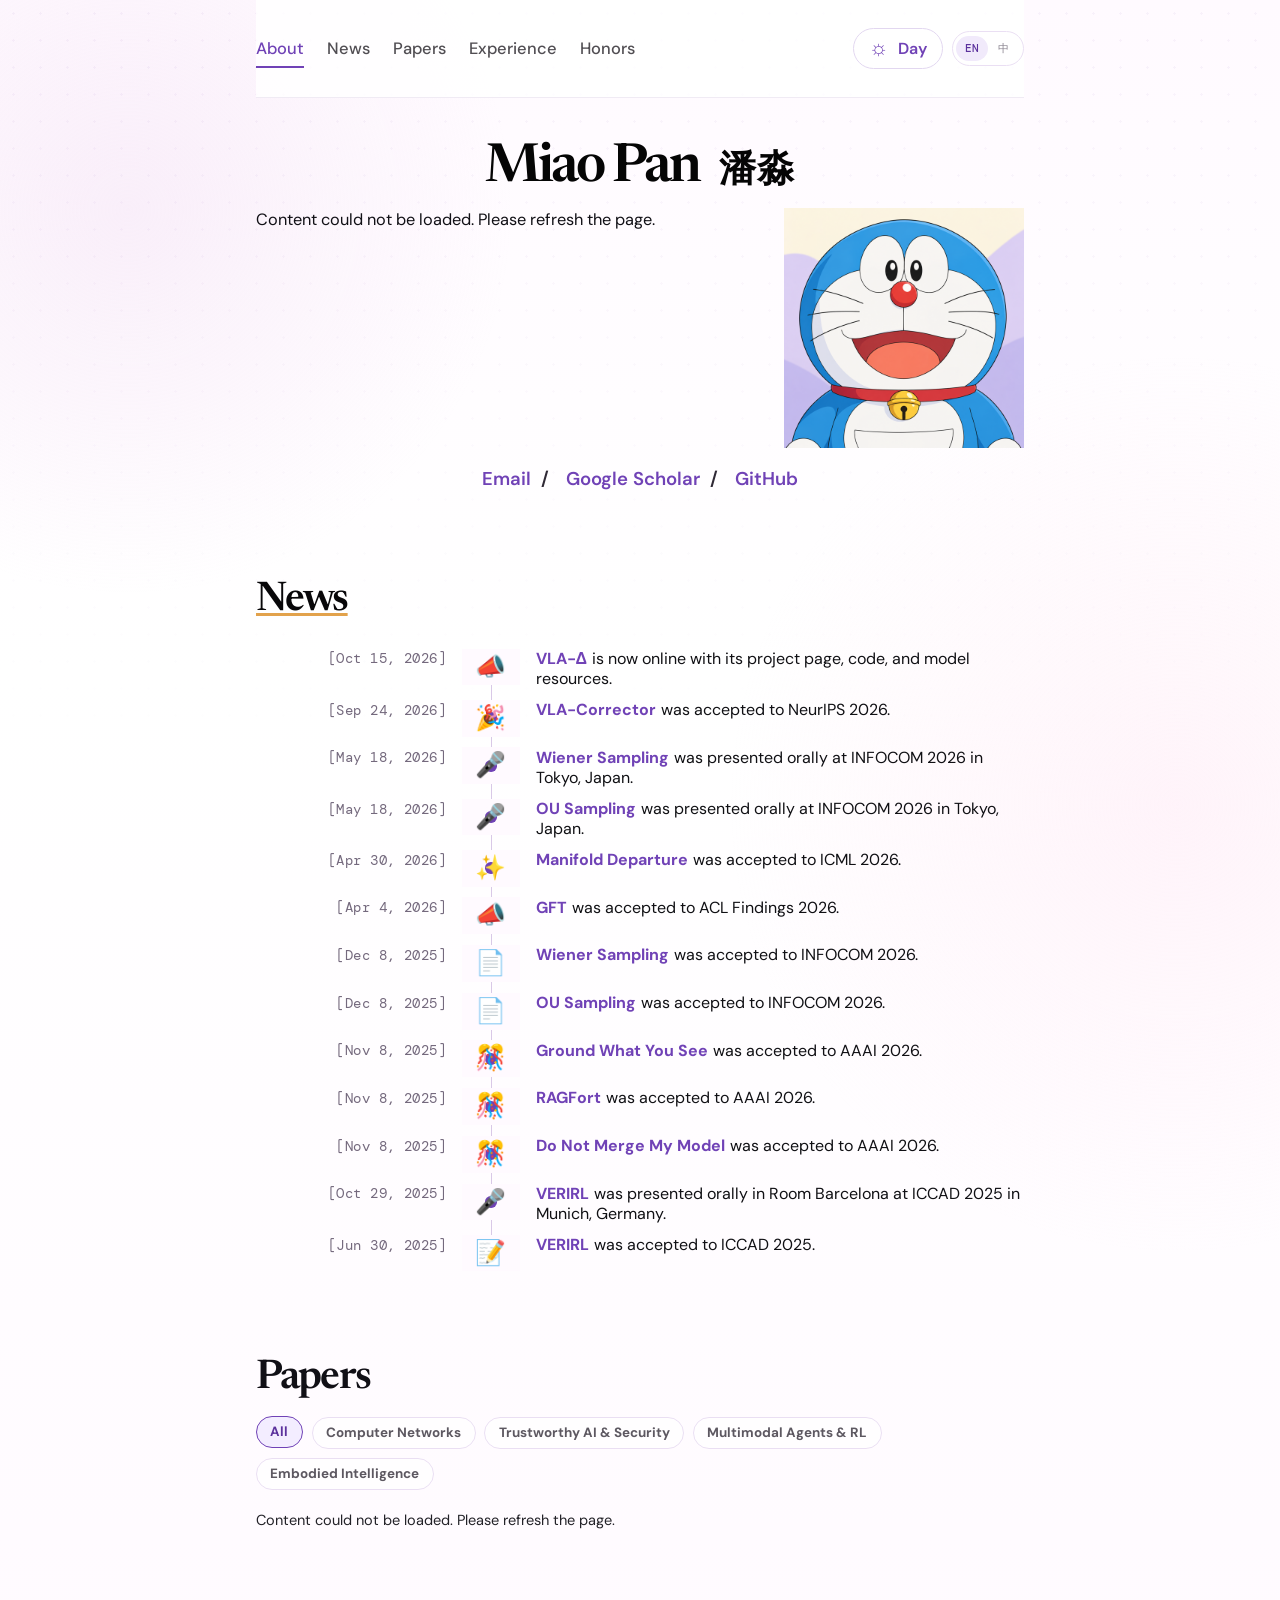
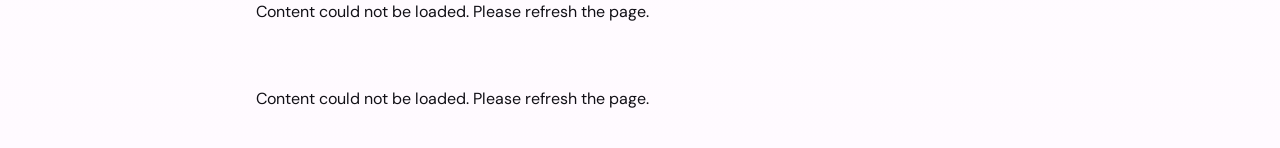
==== index.html @ 7a609b55 "Refine CV and paper metadata layout" ====
<!doctype html>
<html lang="en">

<head>
    <meta charset="utf-8">
    <meta name="viewport" content="width=device-width, initial-scale=1">
    <meta name="description" content="Academic homepage of Miao Pan, Ph.D. student at Zhejiang University.">
    <meta name="author" content="Miao Pan">
    <meta name="theme-color" content="#fffaff">
    <title>Miao Pan · 潘淼</title>
    <link rel="icon" type="image/x-icon" href="static/assets/favicon.ico">
    <link rel="preconnect" href="https://fonts.googleapis.com">
    <link rel="preconnect" href="https://fonts.gstatic.com" crossorigin>
    <link href="https://fonts.googleapis.com/css2?family=DM+Mono:wght@400;500&family=DM+Sans:wght@400;500;600;700&family=Newsreader:opsz,wght@6..72,500;6..72,600;6..72,700&display=swap" rel="stylesheet">
    <link rel="stylesheet" href="static/css/site.css?v=cv20261023w">
    <script defer src="static/js/marked.min.js?v=cv20261023w"></script>
    <script defer src="static/js/site.js?v=cv20261023w"></script>
</head>

<body>
    <svg class="icon-sprite" aria-hidden="true" focusable="false">
        <symbol id="icon-code" viewBox="0 0 24 24"><path d="m8.5 8-4 4 4 4M15.5 8l4 4-4 4M13.5 5l-3 14" /></symbol>
        <symbol id="icon-project" viewBox="0 0 24 24"><rect x="3.5" y="4.5" width="17" height="15" rx="2" /><path d="M3.5 9h17M7 6.75h.01M10 6.75h.01M13 6.75h.01" /></symbol>
        <symbol id="icon-paper" viewBox="0 0 24 24"><path d="M6 3.5h9l3 3v14H6zM15 3.5v4h3M9 12h6M9 15.5h6" /></symbol>
        <symbol id="icon-presentation" viewBox="0 0 24 24"><rect x="3.5" y="4.5" width="17" height="12" rx="1.5" /><path d="M12 16.5v3.5M8.5 20h7M7 8.5h10M7 12h6" /></symbol>
        <symbol id="icon-model" viewBox="0 0 24 24"><path d="m12 3.5 7.5 4.25v8.5L12 20.5l-7.5-4.25v-8.5zM12 12l7.5-4.25M12 12 4.5 7.75M12 12v8.5" /></symbol>
        <symbol id="icon-dataset" viewBox="0 0 24 24"><ellipse cx="12" cy="5.5" rx="7.5" ry="2.5" /><path d="M4.5 5.5v6c0 1.38 3.36 2.5 7.5 2.5s7.5-1.12 7.5-2.5v-6M4.5 11.5v6c0 1.38 3.36 2.5 7.5 2.5s7.5-1.12 7.5-2.5v-6" /></symbol>
    </svg>

    <div class="snowfall" aria-hidden="true">
        <span class="snowflake snowflake-a">✦</span><span class="snowflake snowflake-b">❄</span>
        <span class="snowflake snowflake-c">·</span><span class="snowflake snowflake-d">✧</span>
        <span class="snowflake snowflake-e">❅</span><span class="snowflake snowflake-f">·</span>
        <span class="snowflake snowflake-g">✦</span><span class="snowflake snowflake-h">❄</span>
        <span class="snowflake snowflake-i">·</span><span class="snowflake snowflake-j">✧</span>
        <span class="snowflake snowflake-k">❅</span><span class="snowflake snowflake-l">·</span>
        <span class="snowflake snowflake-m">✦</span><span class="snowflake snowflake-n">❄</span>
    </div>

    <a class="skip-link" href="#main-content" data-i18n="skip-to-content">Skip to content</a>

    <header class="site-header">
        <nav class="top-nav" aria-label="Sections">
            <a class="nav-link is-active" href="#home"><span data-i18n="nav-about">About</span></a>
            <a class="nav-link" href="#news"><span data-i18n="nav-news">Updates</span></a>
            <a class="nav-link" href="#publications"><span data-i18n="nav-publications">Papers</span></a>
            <a class="nav-link" href="#experience"><span data-i18n="nav-experience">Experience</span></a>
            <a class="nav-link" href="#awards"><span data-i18n="nav-awards">Honors</span></a>
        </nav>
        <div class="header-tools">
            <button class="day-toggle" type="button" aria-label="Day mode">
                <span class="day-toggle-icon" aria-hidden="true">☼</span>
                <span data-i18n="day-mode" data-theme-label>Day</span>
            </button>
            <div class="language-switcher" role="group" aria-label="Language" data-i18n-aria-label="language-switcher">
                <button class="language-option is-active" type="button" data-language="en" aria-pressed="true" data-i18n="language-en">EN</button>
                <button class="language-option" type="button" data-language="zh" aria-pressed="false" data-i18n="language-zh">中</button>
            </div>
        </div>
    </header>

    <main id="main-content" class="page">
        <section id="home" class="profile-hero content-section">
            <h1 class="profile-title">Miao Pan <span>潘淼</span></h1>
            <figure class="profile-portrait">
                <img src="static/assets/img/avatar-doraemon.png?v=4cafb51" alt="Doraemon avatar" data-i18n-alt="avatar-alt">
            </figure>
            <div class="profile-copy">
                <p class="eyebrow" data-i18n="kicker-profile">Profile</p>
                <p class="profile-role" data-i18n="profile-role">Ph.D. student · Zhejiang University</p>
                <div class="profile-bio markdown-body" id="home-md" aria-live="polite"></div>
            </div>
            <div class="profile-links" aria-label="Contact links">
                <a href="mailto:22351015@zju.edu.cn"><span class="link-icon" aria-hidden="true">@</span><span>Email</span></a>
                <a href="https://scholar.google.com/citations?user=NDzhBaUAAAAJ" target="_blank" rel="noreferrer"><span class="link-icon" aria-hidden="true">↗</span><span>Google Scholar</span></a>
                <a href="https://github.com/pm1255" target="_blank" rel="noreferrer"><span class="link-icon" aria-hidden="true">⌘</span><span>GitHub</span></a>
            </div>
        </section>

        <section id="news" class="content-section news-section">
            <div class="section-heading-row">
                <div><p class="eyebrow" data-i18n="news-kicker">Conference decisions</p><h2 data-i18n="news-title">News</h2></div>
            </div>
            <ul class="news-list">
                <li><time datetime="2026-10-15" data-i18n="date-1">Oct 15, 2026</time><span class="news-marker" aria-hidden="true">📣</span><div class="news-event"><strong>VLA-Δ</strong><p class="news-detail" data-i18n="update-1">is now online with its project page, code, and model resources.</p></div></li>
                <li><time datetime="2026-09-24" data-i18n="date-2">Sep 24, 2026</time><span class="news-marker" aria-hidden="true">🎉</span><div class="news-event"><strong>VLA-Corrector</strong><p class="news-detail" data-i18n="update-2">was accepted to NeurIPS 2026.</p></div></li>
                <li><time datetime="2026-05-18" data-i18n="date-3">May 18, 2026</time><span class="news-marker" aria-hidden="true">🎤</span><div class="news-event"><strong>Wiener Sampling</strong><p class="news-detail" data-i18n="update-3">was presented orally at INFOCOM 2026 in Tokyo, Japan.</p></div></li>
                <li><time datetime="2026-05-18" data-i18n="date-4">May 18, 2026</time><span class="news-marker" aria-hidden="true">🎤</span><div class="news-event"><strong>OU Sampling</strong><p class="news-detail" data-i18n="update-4">was presented orally at INFOCOM 2026 in Tokyo, Japan.</p></div></li>
                <li><time datetime="2026-04-30" data-i18n="date-5">Apr 30, 2026</time><span class="news-marker" aria-hidden="true">✨</span><div class="news-event"><strong>Manifold Departure</strong><p class="news-detail" data-i18n="update-5">was accepted to ICML 2026.</p></div></li>
                <li><time datetime="2026-04-04" data-i18n="date-6">Apr 4, 2026</time><span class="news-marker" aria-hidden="true">📣</span><div class="news-event"><strong>GFT</strong><p class="news-detail" data-i18n="update-6">was accepted to ACL Findings 2026.</p></div></li>
                <li><time datetime="2025-12-08" data-i18n="date-7">Dec 8, 2025</time><span class="news-marker" aria-hidden="true">📄</span><div class="news-event"><strong>Wiener Sampling</strong><p class="news-detail" data-i18n="update-7">was accepted to INFOCOM 2026.</p></div></li>
                <li><time datetime="2025-12-08" data-i18n="date-8">Dec 8, 2025</time><span class="news-marker" aria-hidden="true">📄</span><div class="news-event"><strong>OU Sampling</strong><p class="news-detail" data-i18n="update-8">was accepted to INFOCOM 2026.</p></div></li>
                <li><time datetime="2025-11-08" data-i18n="date-9">Nov 8, 2025</time><span class="news-marker" aria-hidden="true">🎊</span><div class="news-event"><strong>Ground What You See</strong><p class="news-detail" data-i18n="update-9">was accepted to AAAI 2026.</p></div></li>
                <li><time datetime="2025-11-08" data-i18n="date-10">Nov 8, 2025</time><span class="news-marker" aria-hidden="true">🎊</span><div class="news-event"><strong>RAGFort</strong><p class="news-detail" data-i18n="update-10">was accepted to AAAI 2026.</p></div></li>
                <li><time datetime="2025-11-08" data-i18n="date-11">Nov 8, 2025</time><span class="news-marker" aria-hidden="true">🎊</span><div class="news-event"><strong>Do Not Merge My Model</strong><p class="news-detail" data-i18n="update-11">was accepted to AAAI 2026.</p></div></li>
                <li><time datetime="2025-10-29" data-i18n="date-12">Oct 29, 2025</time><span class="news-marker" aria-hidden="true">🎤</span><div class="news-event"><strong>VERIRL</strong><p class="news-detail" data-i18n="update-12">was presented orally in Room Barcelona at ICCAD 2025 in Munich, Germany.</p></div></li>
                <li><time datetime="2025-06-30" data-i18n="date-13">Jun 30, 2025</time><span class="news-marker" aria-hidden="true">📝</span><div class="news-event"><strong>VERIRL</strong><p class="news-detail" data-i18n="update-13">was accepted to ICCAD 2025.</p></div></li>
            </ul>
        </section>

        <section id="publications" class="content-section papers-section">
            <div class="section-heading-row">
                <div><h2 data-i18n="publications-title">Papers</h2></div>
            </div>
            <div class="paper-filter-bar" role="toolbar" aria-label="Paper topics" data-i18n-aria-label="paper-filter-bar">
                <div class="paper-filter-list">
                    <button class="paper-filter is-active" type="button" data-paper-filter="all" aria-pressed="true" data-i18n="paper-filter-all">All</button>
                    <button class="paper-filter" type="button" data-paper-filter="networks" aria-pressed="false" data-i18n="paper-filter-networks">Computer Networks</button>
                    <button class="paper-filter" type="button" data-paper-filter="trust" aria-pressed="false" data-i18n="paper-filter-trust">Trustworthy AI &amp; Security</button>
                    <button class="paper-filter" type="button" data-paper-filter="agents" aria-pressed="false" data-i18n="paper-filter-agents">Multimodal Agents &amp; RL</button>
                    <button class="paper-filter" type="button" data-paper-filter="embodied" aria-pressed="false" data-i18n="paper-filter-embodied">Embodied Intelligence</button>
                </div>
            </div>
            <div class="markdown-body paper-stream" id="papers-md" aria-live="polite"></div>
        </section>

        <section id="experience" class="content-section cv-section cv-section-experience">
            <div class="markdown-body" id="internship-md" aria-live="polite"></div>
        </section>

        <section id="awards" class="content-section cv-section cv-section-awards">
            <div class="markdown-body" id="awards-md" aria-live="polite"></div>
        </section>
    </main>
</body>

</html>
---- static/css/site.css ----
:root {
    --paper: #ffffff;
    --paper-soft: #f5faff;
    --ice: #eaf5ff;
    --ice-deep: #d9edff;
    --ink: #1f344b;
    --muted: #667b92;
    --faint: #8da2b8;
    --line: #d6e7f5;
    --accent: #1871c9;
    --accent-dark: #0c4d8d;
    --accent-soft: #e5f2ff;
    --warm: #ec9a43;
    --shadow: 0 18px 52px rgba(28, 88, 142, .11);
    --radius: 18px;
    color-scheme: light;
}

* {
    box-sizing: border-box;
}

html {
    scroll-behavior: smooth;
    background: var(--paper-soft);
}

body {
    position: relative;
    min-width: 320px;
    margin: 0;
    overflow-x: hidden;
    color: var(--ink);
    background:
        radial-gradient(circle at 88% 2%, rgba(160, 216, 255, .40), transparent 25rem),
        radial-gradient(circle at 5% 38%, rgba(214, 239, 255, .45), transparent 28rem),
        linear-gradient(180deg, #f7fcff 0%, #ffffff 36rem, #f7fbff 100%);
    font-family: "DM Sans", -apple-system, BlinkMacSystemFont, "Segoe UI", sans-serif;
    line-height: 1.65;
}

body::before {
    position: fixed;
    z-index: 0;
    inset: 0;
    pointer-events: none;
    content: "";
    opacity: .22;
    background-image: linear-gradient(rgba(35, 108, 169, .05) 1px, transparent 1px), linear-gradient(90deg, rgba(35, 108, 169, .05) 1px, transparent 1px);
    background-size: 42px 42px;
    mask-image: linear-gradient(to bottom, rgba(0, 0, 0, .55), transparent 72%);
}

a {
    color: inherit;
    text-decoration: none;
}

a:focus-visible,
button:focus-visible {
    outline: 3px solid rgba(24, 113, 201, .38);
    outline-offset: 4px;
}

button {
    font: inherit;
}

.icon-sprite {
    position: absolute;
    width: 0;
    height: 0;
    overflow: hidden;
}

.skip-link {
    position: fixed;
    z-index: 100;
    top: 1rem;
    left: 1rem;
    padding: .55rem .8rem;
    color: #fff;
    background: var(--accent-dark);
    border-radius: 8px;
    transform: translateY(-180%);
    transition: transform .2s ease;
}

.skip-link:focus {
    transform: translateY(0);
}

.site-header,
.page,
.site-footer {
    position: relative;
    z-index: 1;
    width: min(100% - 3rem, 1120px);
    margin-inline: auto;
}

.site-header {
    display: grid;
    grid-template-columns: auto 1fr auto;
    align-items: center;
    gap: 2rem;
    min-height: 76px;
    border-bottom: 1px solid rgba(170, 202, 226, .72);
}

.brand {
    color: var(--ink);
    font-family: Newsreader, Georgia, serif;
    font-size: 1.55rem;
    font-weight: 700;
    letter-spacing: -.035em;
    white-space: nowrap;
}

.brand span {
    margin-left: .18rem;
    color: var(--accent);
    font-family: "DM Sans", sans-serif;
    font-size: .75rem;
    font-weight: 600;
    letter-spacing: .12em;
}

.top-nav {
    display: flex;
    justify-content: center;
    align-items: center;
    gap: clamp(.85rem, 2vw, 1.7rem);
}

.nav-link {
    position: relative;
    padding: .45rem 0;
    color: var(--muted);
    font-size: .76rem;
    font-weight: 700;
    letter-spacing: .11em;
    text-transform: uppercase;
    transition: color .2s ease;
}

.nav-link::after {
    position: absolute;
    right: 0;
    bottom: 0;
    left: 0;
    height: 2px;
    content: "";
    background: var(--accent);
    transform: scaleX(0);
    transform-origin: center;
    transition: transform .2s ease;
}

.nav-link:hover,
.nav-link.is-active {
    color: var(--accent-dark);
}

.nav-link.is-active::after,
.nav-link:hover::after {
    transform: scaleX(1);
}

.header-tools {
    display: flex;
    justify-content: flex-end;
}

.language-switcher {
    display: inline-flex;
    padding: .2rem;
    border: 1px solid var(--line);
    border-radius: 999px;
    background: rgba(255, 255, 255, .7);
}

.language-option {
    min-width: 2rem;
    padding: .25rem .42rem;
    color: var(--faint);
    border: 0;
    border-radius: 999px;
    background: transparent;
    cursor: pointer;
    font-family: "DM Mono", monospace;
    font-size: .68rem;
    font-weight: 500;
    transition: color .2s ease, background .2s ease;
}

.language-option.is-active,
.language-option:hover {
    color: var(--accent-dark);
    background: var(--accent-soft);
}

.content-section {
    padding: 5.5rem 0;
    border-bottom: 1px solid var(--line);
    scroll-margin-top: 4.8rem;
}

.profile-hero {
    display: grid;
    grid-template-columns: minmax(0, 1fr) 290px;
    align-items: center;
    gap: clamp(3rem, 8vw, 7.5rem);
    min-height: 570px;
    padding-top: 6.8rem;
}

.profile-copy {
    max-width: 680px;
}

.eyebrow {
    margin: 0 0 .9rem;
    color: var(--accent);
    font-family: "DM Mono", monospace;
    font-size: .72rem;
    font-weight: 500;
    letter-spacing: .17em;
    text-transform: uppercase;
}

.profile-copy h1 {
    margin: 0;
    color: var(--ink);
    font-family: Newsreader, Georgia, serif;
    font-size: clamp(2.25rem, 4.4vw, 3.2rem);
    font-weight: 600;
    letter-spacing: -.065em;
    line-height: .96;
    white-space: nowrap;
}

.profile-copy h1 span {
    display: inline-block;
    margin-left: .4rem;
    color: var(--accent);
    font-family: "DM Sans", sans-serif;
    font-size: .4em;
    font-weight: 600;
    letter-spacing: .03em;
    vertical-align: middle;
}

.profile-role {
    margin: 1.35rem 0 1rem;
    color: var(--accent-dark);
    font-size: 1.02rem;
    font-weight: 700;
}

.profile-bio {
    max-width: 650px;
    color: var(--muted);
    font-size: 1rem;
}

.profile-bio p {
    margin: 0;
}

.profile-bio a {
    color: var(--accent);
    text-decoration: underline;
    text-decoration-color: rgba(24, 113, 201, .28);
    text-underline-offset: 3px;
}

.profile-links {
    display: flex;
    flex-wrap: wrap;
    gap: .55rem .7rem;
    margin-top: 1.6rem;
}

.profile-links a {
    display: inline-flex;
    align-items: center;
    gap: .42rem;
    padding: .46rem .76rem;
    color: var(--accent-dark);
    border: 1px solid var(--line);
    border-radius: 999px;
    background: rgba(255, 255, 255, .8);
    font-size: .78rem;
    font-weight: 700;
    transition: border-color .2s ease, background .2s ease, transform .2s ease;
}

.profile-links a:hover {
    border-color: #9bc7e9;
    background: var(--accent-soft);
    transform: translateY(-2px);
}

.link-icon {
    display: inline-grid;
    width: 1.15rem;
    height: 1.15rem;
    place-items: center;
    color: var(--accent);
    border-radius: 50%;
    background: var(--ice);
    font-family: "DM Mono", monospace;
    font-size: .64rem;
}

.research-tags {
    display: flex;
    flex-wrap: wrap;
    gap: .5rem;
    margin-top: 2.2rem;
}

.research-tags span {
    padding: .32rem .62rem;
    color: var(--muted);
    border-left: 2px solid #a9d5f4;
    font-size: .74rem;
}

.profile-portrait {
    position: relative;
    width: 100%;
    max-width: 290px;
    margin: 0;
    padding: .8rem;
    border: 1px solid #b9d8ee;
    border-radius: 50% 50% 44% 56% / 54% 45% 55% 46%;
    background: linear-gradient(145deg, rgba(255, 255, 255, .95), rgba(221, 241, 255, .9));
    box-shadow: var(--shadow);
    transform: rotate(2deg);
}

.profile-portrait img {
    display: block;
    width: 100%;
    aspect-ratio: 1;
    object-fit: cover;
    border-radius: 50% 50% 44% 56% / 54% 45% 55% 46%;
    filter: saturate(.9) contrast(1.02);
    transform: rotate(-2deg);
}

.profile-portrait figcaption {
    position: absolute;
    right: 1.1rem;
    bottom: .8rem;
    left: 1.1rem;
    display: flex;
    justify-content: space-between;
    padding: .35rem .55rem;
    color: var(--accent-dark);
    border: 1px solid rgba(181, 215, 239, .8);
    border-radius: 999px;
    background: rgba(255, 255, 255, .82);
    font-family: "DM Mono", monospace;
    font-size: .62rem;
    transform: rotate(-2deg);
}

.profile-portrait figcaption span:last-child {
    color: var(--warm);
}

.section-heading-row {
    display: flex;
    align-items: flex-end;
    justify-content: space-between;
    gap: 2rem;
    margin-bottom: 2.4rem;
}

.section-heading-row h2 {
    margin: 0;
    color: var(--ink);
    font-family: Newsreader, Georgia, serif;
    font-size: clamp(2.2rem, 5vw, 3.35rem);
    font-weight: 600;
    letter-spacing: -.045em;
    line-height: 1;
}

.section-lede {
    max-width: 320px;
    margin: 0 0 .15rem;
    color: var(--muted);
    font-size: .9rem;
}

.news-list {
    max-width: 920px;
    margin: 0;
    padding: 0;
    list-style: none;
}

.news-list li {
    display: grid;
    grid-template-columns: 90px 1fr;
    gap: 1.4rem;
    padding: 1.15rem 0;
    border-top: 1px solid var(--line);
}

.news-list li:last-child {
    border-bottom: 1px solid var(--line);
}

.news-list time {
    color: var(--accent);
    font-family: "DM Mono", monospace;
    font-size: .73rem;
    letter-spacing: .1em;
}

.news-list strong {
    display: block;
    margin-bottom: .22rem;
    color: var(--accent-dark);
    font-size: .9rem;
}

.news-list p {
    max-width: 730px;
    margin: 0;
    color: var(--muted);
    font-size: .92rem;
}

.research-filters {
    display: flex;
    flex-wrap: wrap;
    gap: .5rem;
    margin: 0 0 2.2rem;
}

.research-filter {
    padding: .42rem .75rem;
    color: var(--muted);
    border: 1px solid var(--line);
    border-radius: 999px;
    background: rgba(255, 255, 255, .72);
    cursor: pointer;
    font-size: .76rem;
    font-weight: 700;
    transition: color .2s ease, background .2s ease, border-color .2s ease;
}

.research-filter:hover,
.research-filter[aria-pressed="true"] {
    color: #fff;
    border-color: var(--accent);
    background: var(--accent);
}

.paper-stream-label {
    display: flex;
    align-items: center;
    gap: .8rem;
    margin: 2rem 0 .5rem;
    color: var(--accent-dark);
    font-family: "DM Mono", monospace;
    font-size: .72rem;
    font-weight: 500;
    letter-spacing: .15em;
    text-transform: uppercase;
}

.paper-stream-label::after {
    flex: 1;
    height: 1px;
    content: "";
    background: var(--line);
}

.paper-subsection {
    margin-top: 3.2rem;
}

.markdown-body {
    color: var(--muted);
    font-size: .91rem;
}

.markdown-body a {
    color: var(--accent);
}

.markdown-body a:hover {
    color: var(--accent-dark);
}

.paper-category-heading {
    display: flex;
    align-items: center;
    gap: .55rem;
    margin: 2rem 0 .15rem;
    color: var(--ink);
    font-family: "DM Sans", sans-serif;
    font-size: .87rem;
    font-weight: 700;
    letter-spacing: .02em;
}

.paper-category-icon {
    display: inline-grid;
    width: 1.45rem;
    height: 1.45rem;
    place-items: center;
    color: var(--accent);
    border: 1px solid #abd2ef;
    border-radius: 50%;
    background: var(--accent-soft);
}

.paper-category-count {
    margin-left: .2rem;
    color: var(--faint);
    font-family: "DM Mono", monospace;
    font-size: .65rem;
    font-weight: 400;
}

.paper-stream ul {
    margin: 0;
    padding: 0;
    list-style: none;
}

.paper-stream li {
    position: relative;
    min-height: 106px;
    padding: 1.35rem 0 1.45rem 7.2rem;
    border-top: 1px solid var(--line);
}

.paper-stream li:last-child {
    border-bottom: 1px solid var(--line);
}

.paper-stream li::before {
    position: absolute;
    top: 1.35rem;
    left: 0;
    display: grid;
    width: 5.7rem;
    height: 4.45rem;
    place-items: center;
    color: rgba(24, 113, 201, .72);
    border: 1px solid #b5d9f1;
    border-radius: 12px;
    background:
        linear-gradient(135deg, rgba(255,255,255,.94), rgba(218,240,255,.9)),
        repeating-linear-gradient(-45deg, transparent 0 8px, rgba(24,113,201,.06) 8px 10px);
    content: "PAPER";
    font-family: "DM Mono", monospace;
    font-size: .6rem;
    letter-spacing: .12em;
}

.paper-stream li::before {
    display: none;
    content: none;
}

.paper-thumb {
    position: absolute;
    top: 1.35rem;
    left: 0;
    display: grid;
    width: 5.7rem;
    height: 4.45rem;
    overflow: hidden;
    place-items: center;
    border: 1px solid #b5d9f1;
    border-radius: 12px;
    background: linear-gradient(135deg, #fff, #d9efff);
}

.paper-thumb img {
    display: block;
    width: 100%;
    height: 100%;
    padding: .25rem;
    object-fit: contain;
    background: #fff;
}

.paper-thumb-fallback {
    position: absolute;
    inset: 0;
    display: grid;
    place-items: center;
    color: rgba(24, 113, 201, .72);
    font-family: "DM Mono", monospace;
    font-size: .6rem;
    letter-spacing: .12em;
}

.paper-thumb img + .paper-thumb-fallback {
    display: none;
}

.paper-thumb.is-fallback img {
    display: none;
}

.paper-thumb.is-fallback .paper-thumb-fallback {
    display: grid;
}

.paper-stream li > strong,
.paper-stream li > .paper-title-link {
    display: block;
    margin-bottom: .35rem;
    color: var(--ink);
    font-family: Newsreader, Georgia, serif;
    font-size: 1.2rem;
    font-weight: 600;
    letter-spacing: -.015em;
    line-height: 1.2;
}

.paper-stream li > .paper-title-link strong {
    color: inherit;
}

.paper-stream li > em {
    display: inline-block;
    margin-top: .28rem;
    color: var(--accent-dark);
    font-size: .82rem;
    font-style: normal;
    font-weight: 700;
}

.paper-stream li > br {
    line-height: .7;
}

.paper-stream .self-author {
    color: var(--accent-dark);
    font-weight: 700;
}

.paper-stream .action-link,
.project-links .action-link {
    display: inline-flex;
    align-items: center;
    gap: .25rem;
    margin: .7rem .38rem 0 0;
    padding: .28rem .52rem;
    color: var(--accent-dark);
    border: 1px solid #c3dfef;
    border-radius: 6px;
    background: rgba(245, 251, 255, .95);
    font-family: "DM Mono", monospace;
    font-size: .66rem;
    font-weight: 500;
    line-height: 1.2;
    transition: color .2s ease, background .2s ease, border-color .2s ease, transform .2s ease;
}

.paper-stream .action-link:hover,
.project-links .action-link:hover {
    color: #fff;
    border-color: var(--accent);
    background: var(--accent);
    transform: translateY(-1px);
}

.action-icon {
    width: .88rem;
    height: .88rem;
    flex: 0 0 auto;
    fill: none;
    stroke: currentColor;
    stroke-linecap: round;
    stroke-linejoin: round;
    stroke-width: 1.7;
}

.contribution-note {
    margin-top: 1rem;
    color: var(--faint);
    font-size: .75rem;
}

.project-grid {
    display: grid;
    grid-template-columns: repeat(3, minmax(0, 1fr));
    gap: 1rem;
}

.project-card {
    display: flex;
    min-height: 330px;
    flex-direction: column;
    padding: 1.3rem;
    border: 1px solid #cfe3f2;
    border-radius: var(--radius);
    background: rgba(255, 255, 255, .75);
    box-shadow: 0 8px 25px rgba(33, 101, 152, .05);
    transition: border-color .2s ease, transform .2s ease, box-shadow .2s ease;
}

.project-card:hover {
    border-color: #9fc8e7;
    box-shadow: var(--shadow);
    transform: translateY(-4px);
}

.project-card-featured {
    border-color: #9bc9ed;
    background: linear-gradient(160deg, #edf8ff 0%, #fff 72%);
}

.project-topline {
    display: flex;
    justify-content: space-between;
    align-items: center;
    color: var(--faint);
    font-family: "DM Mono", monospace;
    font-size: .66rem;
    letter-spacing: .1em;
    text-transform: uppercase;
}

.project-status {
    color: var(--accent);
}

.project-card h3 {
    margin: 2.25rem 0 .75rem;
    color: var(--ink);
    font-family: Newsreader, Georgia, serif;
    font-size: 1.8rem;
    font-weight: 600;
    letter-spacing: -.04em;
}

.project-card p {
    margin: 0;
    color: var(--muted);
    font-size: .84rem;
}

.project-links {
    display: flex;
    flex-wrap: wrap;
    gap: .32rem;
    margin-top: auto;
    padding-top: 1.45rem;
}

.project-links .action-link {
    margin: 0;
}

.open-source-note {
    margin: 1rem 0 0;
    color: var(--faint);
    font-size: .75rem;
}

.internship-entry {
    display: grid;
    grid-template-columns: 220px 1fr;
    align-items: center;
    gap: 2rem;
    padding: 1.2rem 0;
    border-top: 1px solid var(--line);
    border-bottom: 1px solid var(--line);
}

.internship-logo {
    display: flex;
    min-height: 70px;
    align-items: center;
    justify-content: center;
    padding: 1rem;
    border: 1px solid var(--line);
    border-radius: 14px;
    background: #fff;
}

.internship-logo img {
    max-width: 100%;
    height: auto;
}

.internship-details h4 {
    margin: 0;
    color: var(--ink);
    font-size: 1rem;
}

.internship-details h4 a {
    color: var(--accent-dark);
}

.internship-details p {
    margin: .35rem 0 0;
}

.internship-date {
    color: var(--accent);
    font-family: "DM Mono", monospace;
    font-size: .72rem;
}

#awards-md ul {
    margin: 0;
    padding: 0;
    list-style: none;
}

#awards-md li {
    position: relative;
    padding: 1rem 0 1rem 1.4rem;
    border-top: 1px solid var(--line);
    color: var(--muted);
}

#awards-md li::before {
    position: absolute;
    margin-left: -1.25rem;
    color: var(--warm);
    content: "✦";
}

.site-footer {
    padding: 2.2rem 0 3.5rem;
}

.footer-inner {
    display: flex;
    align-items: center;
    gap: .55rem;
    color: var(--faint);
    font-family: "DM Mono", monospace;
    font-size: .7rem;
}

.footer-inner strong {
    color: var(--accent-dark);
    font-family: "DM Sans", sans-serif;
    font-size: .8rem;
}

.snowfall {
    position: fixed;
    z-index: 0;
    inset: -2rem 0 0;
    overflow: hidden;
    pointer-events: none;
}

.snowflake {
    position: absolute;
    top: -2rem;
    color: rgba(91, 166, 219, .55);
    font-family: Georgia, serif;
    text-shadow: 0 0 12px rgba(142, 210, 251, .7);
    animation-name: snowfall;
    animation-timing-function: linear;
    animation-iteration-count: infinite;
}

.snowflake-a { left: 4%; font-size: 1rem; animation-delay: -3s; animation-duration: 15s; }
.snowflake-b { left: 12%; font-size: 1.35rem; animation-delay: -11s; animation-duration: 21s; opacity: .5; }
.snowflake-c { left: 20%; font-size: 1.6rem; animation-delay: -6s; animation-duration: 18s; opacity: .35; }
.snowflake-d { left: 29%; font-size: .9rem; animation-delay: -15s; animation-duration: 24s; }
.snowflake-e { left: 38%; font-size: 1.3rem; animation-delay: -8s; animation-duration: 17s; opacity: .45; }
.snowflake-f { left: 47%; font-size: 1.7rem; animation-delay: -20s; animation-duration: 26s; opacity: .3; }
.snowflake-g { left: 56%; font-size: .95rem; animation-delay: -2s; animation-duration: 19s; }
.snowflake-h { left: 64%; font-size: 1.4rem; animation-delay: -12s; animation-duration: 22s; opacity: .5; }
.snowflake-i { left: 71%; font-size: 1.8rem; animation-delay: -18s; animation-duration: 27s; opacity: .3; }
.snowflake-j { left: 78%; font-size: .85rem; animation-delay: -4s; animation-duration: 16s; }
.snowflake-k { left: 84%; font-size: 1.25rem; animation-delay: -10s; animation-duration: 23s; opacity: .5; }
.snowflake-l { left: 90%; font-size: 1.8rem; animation-delay: -21s; animation-duration: 25s; opacity: .28; }
.snowflake-m { left: 94%; font-size: .9rem; animation-delay: -7s; animation-duration: 20s; }
.snowflake-n { left: 27%; font-size: .7rem; animation-delay: -16s; animation-duration: 29s; opacity: .45; }

@keyframes snowfall {
    0% { transform: translate3d(0, -8vh, 0) rotate(0deg); }
    35% { transform: translate3d(22px, 34vh, 0) rotate(110deg); }
    70% { transform: translate3d(-18px, 70vh, 0) rotate(240deg); }
    100% { transform: translate3d(26px, 112vh, 0) rotate(360deg); }
}

@media (max-width: 900px) {
    .site-header {
        grid-template-columns: auto auto;
    }

    .top-nav {
        grid-column: 1 / -1;
        grid-row: 2;
        justify-content: flex-start;
        order: 3;
        overflow-x: auto;
        width: 100%;
        padding-bottom: .8rem;
    }

    .header-tools {
        grid-column: 2;
    }

    .profile-hero {
        grid-template-columns: minmax(0, 1fr) 225px;
        gap: 2rem;
    }

    .project-grid {
        grid-template-columns: 1fr 1fr;
    }

    .project-card-featured {
        grid-column: 1 / -1;
    }
}

@media (max-width: 680px) {
    .site-header,
    .page,
    .site-footer {
        width: min(100% - 2rem, 1120px);
    }

    .site-header {
        min-height: 68px;
        gap: 1rem;
    }

    .brand {
        font-size: 1.3rem;
    }

    .top-nav {
        gap: 1rem;
    }

    .nav-link {
        font-size: .67rem;
        letter-spacing: .08em;
    }

    .content-section {
        padding: 3.8rem 0;
    }

    .profile-hero {
        display: flex;
        min-height: auto;
        flex-direction: column-reverse;
        align-items: flex-start;
        gap: 2.4rem;
        padding-top: 4rem;
    }

    .profile-portrait {
        width: 190px;
        align-self: center;
    }

    .profile-copy h1 {
        font-size: clamp(2.2rem, 11vw, 2.9rem);
    }

    .section-heading-row {
        display: block;
        margin-bottom: 1.8rem;
    }

    .section-lede {
        max-width: none;
        margin-top: 1rem;
    }

    .news-list li {
        grid-template-columns: 60px 1fr;
        gap: .75rem;
    }

    .paper-stream li {
        padding-left: 0;
        padding-top: 5.9rem;
    }

    .paper-stream li::before {
        top: 1rem;
        width: 4.8rem;
        height: 3.8rem;
    }

    .paper-thumb {
        top: 1rem;
        width: 4.8rem;
        height: 3.8rem;
    }

    .paper-stream li > strong,
    .paper-stream li > .paper-title-link {
        font-size: 1.1rem;
    }

    .project-grid {
        grid-template-columns: 1fr;
    }

    .project-card-featured {
        grid-column: auto;
    }

    .project-card {
        min-height: 285px;
    }

    .internship-entry {
        grid-template-columns: 1fr;
        gap: 1rem;
    }

    .internship-logo {
        justify-content: flex-start;
    }

    .footer-inner {
        flex-wrap: wrap;
    }
}
@media (prefers-reduced-motion: reduce) {
    html {
        scroll-behavior: auto;
    }

    *,
    *::before,
    *::after {
        animation-duration: .01ms !important;
        animation-iteration-count: 1 !important;
        transition-duration: .01ms !important;
    }
}

/* Screenshot-inspired academic layout.  This block intentionally lives at the
   end so the presentation stays easy to tune without changing the content
   renderer above.  The rules use widely supported grid/flex primitives so the
   page keeps the same shape in Safari and Chromium. */
:root {
    --paper: #fffaff;
    --paper-soft: #fffaff;
    --ink: #111016;
    --muted: #222127;
    --faint: #77727d;
    --line: #eee8f2;
    --accent: #7042b6;
    --accent-dark: #5c329d;
    --accent-soft: #f1eafb;
    --warm: #c784b4;
}

html {
    background: var(--paper);
}

body {
    color: var(--ink);
    background:
        radial-gradient(circle at 10% 12%, rgba(241, 220, 242, .42), transparent 24rem),
        radial-gradient(circle at 92% 46%, rgba(255, 232, 244, .48), transparent 28rem),
        linear-gradient(180deg, #fffaff 0%, #fff 42rem, #fffaff 100%);
    -webkit-font-smoothing: antialiased;
    text-rendering: optimizeLegibility;
}

body::before {
    opacity: .45;
    background-image: radial-gradient(circle, rgba(124, 76, 171, .16) 1.1px, transparent 1.2px);
    background-size: 27px 27px;
    -webkit-mask-image: linear-gradient(to bottom, rgba(0, 0, 0, .72), transparent 88%);
    mask-image: linear-gradient(to bottom, rgba(0, 0, 0, .72), transparent 88%);
}

.site-header,
.page,
.site-footer {
    width: min(calc(100% - 8rem), 1620px);
}

.page {
    width: min(calc(100% - 8rem), 1540px);
}

.site-header {
    min-height: 98px;
    gap: 2.8rem;
    border-bottom-color: #f0ebf4;
    background: rgba(255, 255, 255, .84);
}

.brand {
    color: var(--accent);
    font-family: "DM Sans", -apple-system, BlinkMacSystemFont, "Segoe UI", sans-serif;
    font-size: 1.35rem;
    letter-spacing: -.03em;
}

.brand span {
    color: var(--accent);
}

.top-nav {
    justify-content: flex-end;
    gap: clamp(1.2rem, 2.2vw, 2.4rem);
}

.nav-link {
    padding: .35rem 0;
    color: #514e53;
    font-size: 1.03rem;
    font-weight: 500;
    letter-spacing: 0;
    text-transform: none;
}

.nav-link::after {
    height: 2px;
    background: var(--accent);
}

.nav-link:hover,
.nav-link.is-active {
    color: var(--accent);
}

.header-tools {
    align-items: center;
    gap: .55rem;
}

.day-toggle {
    display: inline-flex;
    align-items: center;
    gap: .55rem;
    padding: .55rem .95rem;
    color: var(--accent);
    border: 1px solid #e2d7f0;
    border-radius: 999px;
    background: rgba(255, 255, 255, .82);
    cursor: pointer;
    font-size: 1rem;
    font-weight: 600;
    line-height: 1;
}

.day-toggle:hover {
    background: var(--accent-soft);
}

.day-toggle-icon {
    font-size: 1.35rem;
    line-height: 1;
}

.language-switcher {
    border-color: #eadff3;
    background: rgba(255, 255, 255, .78);
}

.language-option {
    color: #8a8490;
}

.language-option.is-active,
.language-option:hover {
    color: var(--accent-dark);
    background: var(--accent-soft);
}

.profile-hero {
    display: grid;
    grid-template-columns: minmax(0, 1fr) 360px;
    align-items: start;
    gap: 2rem 4.5rem;
    min-height: 0;
    padding: 3.7rem 0 4.5rem;
}

.profile-title {
    grid-column: 1 / -1;
    margin: 0 0 .65rem;
    color: #050505;
    font-family: Newsreader, Georgia, "Times New Roman", serif;
    font-size: clamp(3rem, 5.2vw, 4.55rem);
    font-weight: 600;
    letter-spacing: -.055em;
    line-height: 1.05;
    text-align: center;
    white-space: nowrap;
}

.profile-title span {
    margin-left: .28em;
    font-family: "Noto Serif SC", "Songti SC", STSong, serif;
    font-size: .68em;
    letter-spacing: .03em;
}

.profile-copy {
    max-width: none;
}

.profile-copy > .eyebrow,
.profile-role {
    display: none;
}

.profile-bio {
    max-width: 1100px;
    color: #111016;
    font-size: clamp(1.22rem, 1.55vw, 1.78rem);
    line-height: 1.3;
}

.profile-bio p {
    margin: 0 0 1.05rem;
}

.profile-bio a {
    color: var(--accent);
    text-decoration-color: rgba(112, 66, 182, .35);
}

.profile-bio strong {
    color: #0a0a0b;
    font-weight: 700;
}

.profile-bio ol {
    margin: 1rem 0 1.15rem;
    padding: 0;
    list-style: none;
    counter-reset: research-direction;
}

.profile-bio ol > li {
    position: relative;
    margin: .7rem 0;
    padding-left: 3.55rem;
    counter-increment: research-direction;
}

.profile-bio ol > li::before {
    position: absolute;
    top: 0;
    left: 0;
    content: "(" counter(research-direction, lower-roman) ")";
    font-variant-numeric: tabular-nums;
}

.profile-portrait {
    width: 100%;
    max-width: 360px;
    margin: 0;
    padding: 0;
    border: 0;
    border-radius: 0;
    background: transparent;
    box-shadow: none;
    transform: none;
}

.profile-portrait img {
    display: block;
    width: 100%;
    height: auto;
    aspect-ratio: 1 / 1;
    object-fit: cover;
    border-radius: 0;
    filter: none;
    transform: none;
}

.profile-portrait figcaption,
.research-tags {
    display: none;
}

.profile-links {
    grid-column: 1 / -1;
    justify-content: center;
    gap: 0;
    margin-top: .15rem;
}

.profile-links a {
    padding: 0;
    color: var(--accent);
    border: 0;
    border-radius: 0;
    background: transparent;
    font-size: clamp(1.05rem, 1.45vw, 1.55rem);
    font-weight: 600;
}

.profile-links a:hover {
    color: var(--accent-dark);
    background: transparent;
    transform: none;
}

.profile-links a + a::before {
    margin: 0 .62rem;
    color: #2f2935;
    content: "/";
}

.link-icon {
    display: none;
}

.content-section {
    padding: 5rem 0;
    border-bottom-color: var(--line);
}

.section-heading-row h2 {
    color: #111016;
}

.eyebrow,
.paper-stream-label {
    color: var(--accent);
}

.news-list li,
.paper-stream li,
#awards-md li,
.internship-entry {
    border-color: var(--line);
}

.news-list time,
.news-list strong,
.paper-stream li > em,
.internship-details h4 a {
    color: var(--accent);
}

.project-card,
.research-filter,
.paper-stream .action-link,
.project-links .action-link {
    border-color: #eadff3;
    background: rgba(255, 255, 255, .8);
}

.project-card-featured {
    border-color: #d6c3ea;
    background: linear-gradient(160deg, #fbf5ff 0%, #fff 72%);
}

.snowflake {
    color: rgba(196, 119, 181, .33);
    text-shadow: 0 0 12px rgba(238, 178, 222, .52);
}

@media (max-width: 1180px) {
    .site-header,
    .page,
    .site-footer {
        width: min(calc(100% - 4rem), 1320px);
    }

    .profile-hero {
        gap: 2rem 3rem;
    }
}

@media (max-width: 900px) {
    .site-header,
    .page,
    .site-footer {
        width: min(calc(100% - 3rem), 1120px);
    }

    .site-header {
        min-height: 88px;
    }

    .top-nav {
        justify-content: flex-start;
    }

    .profile-hero {
        grid-template-columns: minmax(0, 1fr) 260px;
        gap: 1.8rem 2.3rem;
    }

    .profile-title {
        font-size: clamp(2.7rem, 7vw, 4rem);
    }

    .profile-bio {
        font-size: clamp(1.13rem, 2.2vw, 1.45rem);
    }
}

@media (max-width: 680px) {
    .site-header,
    .page,
    .site-footer {
        width: calc(100% - 2rem);
    }

    .site-header {
        min-height: 76px;
    }

    .header-tools {
        gap: .25rem;
    }

    .day-toggle {
        padding: .48rem .7rem;
        font-size: .82rem;
    }

    .day-toggle-icon {
        font-size: 1.1rem;
    }

    .profile-hero {
        display: grid;
        grid-template-columns: 1fr;
        gap: 2rem;
        padding: 2.6rem 0 3.4rem;
    }

    .profile-title {
        grid-column: 1;
        font-size: clamp(2.2rem, 10vw, 3.4rem);
        white-space: normal;
    }

    .profile-copy {
        grid-column: 1;
        grid-row: 3;
    }

    .profile-portrait {
        grid-column: 1;
        grid-row: 2;
        justify-self: center;
        width: min(72vw, 290px);
    }

    .profile-links {
        grid-column: 1;
        grid-row: 4;
        justify-content: flex-start;
        flex-wrap: wrap;
        row-gap: .35rem;
    }

    .profile-links a {
        font-size: 1.05rem;
    }

    .profile-links a + a::before {
        margin: 0 .42rem;
    }
}

@supports not (aspect-ratio: 1 / 1) {
    .profile-portrait img {
        height: 360px;
    }
}

/* News timeline */
.news-section .section-heading-row {
    margin-bottom: 2.2rem;
}

.news-section .section-heading-row .eyebrow {
    display: none;
}

.news-section .section-heading-row h2 {
    display: inline-block;
    color: #080709;
    font-size: clamp(2.8rem, 5vw, 4.2rem);
    text-decoration: underline;
    text-decoration-color: #e2a24c;
    text-decoration-thickness: .16rem;
    text-underline-offset: .18rem;
}

.news-list {
    position: relative;
    max-width: 1320px;
    margin: 0;
    padding: .25rem 0;
}

.news-list::before {
    position: absolute;
    top: 1.4rem;
    bottom: 1.4rem;
    left: calc(190px + 2.8rem);
    width: 1px;
    content: "";
    background: #d9c9e7;
}

.news-list li {
    display: grid;
    grid-template-columns: 190px 3.6rem minmax(0, 1fr);
    align-items: start;
    gap: 1rem;
    min-height: 4.2rem;
    padding: 1.15rem 0;
    border: 0;
}

.news-list li:last-child {
    border-bottom: 0;
}

.news-list time {
    padding-top: .12rem;
    color: #74697d;
    font-family: "DM Mono", monospace;
    font-size: clamp(.72rem, 1.1vw, 1rem);
    letter-spacing: .03em;
    line-height: 1.5;
    text-align: right;
    white-space: nowrap;
}

.news-list time::before {
    content: "[";
}

.news-list time::after {
    content: "]";
}

.news-marker {
    position: relative;
    z-index: 1;
    display: grid;
    width: 3.6rem;
    min-height: 2.3rem;
    place-items: center;
    background: var(--paper);
    font-size: 1.55rem;
    line-height: 1;
}

.news-marker::before {
    position: absolute;
    z-index: -1;
    width: .72rem;
    height: .72rem;
    content: "";
    border-radius: 50%;
    background: var(--accent);
    box-shadow: 0 0 0 .28rem var(--paper);
}

.news-event {
    max-width: 1110px;
    padding-top: .02rem;
    color: #101014;
    font-size: clamp(1.05rem, 1.45vw, 1.5rem);
    line-height: 1.42;
}

.news-event strong {
    display: inline;
    margin: 0;
    margin-right: .32em;
    color: var(--accent);
    font-size: inherit;
    font-weight: 700;
}

.news-event p {
    display: inline;
    margin: 0;
    color: #101014;
    font-size: inherit;
    line-height: inherit;
}

@media (max-width: 680px) {
    .news-list::before {
        left: calc(90px + 2rem);
    }

    .news-list li {
        grid-template-columns: 90px 2.6rem minmax(0, 1fr);
        gap: .55rem;
        padding: 1rem 0;
    }

    .news-list time {
        font-size: .64rem;
        letter-spacing: 0;
    }

    .news-marker {
        width: 2.6rem;
        font-size: 1.28rem;
    }

    .news-event {
        font-size: 1rem;
    }
}

/* Education, research experience, and service use the same editorial CV
   rhythm as the reference page: an institution mark, a concise description,
   and a right-aligned date. */
.cv-section .section-heading-row {
    margin-bottom: 2.6rem;
}

.cv-section .section-heading-row .eyebrow {
    display: none;
}

.cv-section .section-heading-row h2 {
    display: inline-block;
    color: #080709;
    font-size: clamp(2.55rem, 4.6vw, 4.05rem);
    text-decoration: underline;
    text-decoration-color: #e2a24c;
    text-decoration-thickness: .16rem;
    text-underline-offset: .18rem;
}

.cv-section .markdown-body {
    color: #111016;
    font-size: clamp(1rem, 1.18vw, 1.22rem);
    line-height: 1.48;
}

.cv-subheading {
    margin: 0 0 1rem;
    color: #111016;
    font-family: "DM Sans", -apple-system, BlinkMacSystemFont, "Segoe UI", sans-serif;
    font-size: clamp(1.25rem, 1.7vw, 1.6rem);
    font-weight: 700;
    letter-spacing: -.02em;
}

.cv-subheading:not(:first-child) {
    margin-top: 3.15rem;
}

.cv-list {
    display: grid;
    margin: 0;
}

.cv-entry {
    display: grid;
    grid-template-columns: 180px minmax(0, 1fr) 190px;
    align-items: start;
    gap: clamp(1.2rem, 3vw, 2.8rem);
    padding: 1.55rem 0;
    border-top: 1px solid var(--line);
}

.cv-entry:last-child {
    border-bottom: 1px solid var(--line);
}

.cv-mark {
    display: flex;
    width: 166px;
    min-height: 76px;
    align-items: center;
    justify-content: center;
    padding: .75rem;
    color: var(--accent);
    border: 1px solid #eadff3;
    border-radius: 10px;
    background: rgba(255, 255, 255, .82);
    font-family: Newsreader, Georgia, serif;
    font-size: 1.55rem;
    font-weight: 700;
    letter-spacing: .04em;
    line-height: 1;
}

.cv-mark-zjsu {
    color: #514e53;
    font-family: "DM Sans", -apple-system, BlinkMacSystemFont, "Segoe UI", sans-serif;
    font-size: 1.25rem;
    letter-spacing: .08em;
}

.cv-mark-modelbest {
    padding: .75rem .5rem;
}

.cv-mark-modelbest img {
    display: block;
    width: 100%;
    height: auto;
}

.cv-body h4 {
    margin: 0;
    color: var(--accent);
    font-family: "DM Sans", -apple-system, BlinkMacSystemFont, "Segoe UI", sans-serif;
    font-size: clamp(1.2rem, 1.65vw, 1.5rem);
    font-weight: 700;
    line-height: 1.25;
}

.cv-body h4 a {
    color: inherit;
}

.cv-body h4 a:hover {
    color: var(--accent-dark);
}

.cv-role {
    margin: .42rem 0 0;
    color: #111016;
    font-weight: 600;
}

.cv-detail {
    margin: .45rem 0 0;
    color: #4c4850;
}

.cv-date {
    margin: .08rem 0 0;
    color: #74697d;
    font-family: "DM Mono", monospace;
    font-size: .84em;
    line-height: 1.45;
    text-align: right;
    white-space: nowrap;
}

.cv-section #awards-md .service-list {
    margin: 0;
    padding: 0 0 0 1.75rem;
    list-style: disc;
}

.cv-section #awards-md .service-list li {
    padding: .3rem 0 .3rem .2rem;
    border: 0;
    color: #111016;
    font-size: clamp(1.05rem, 1.55vw, 1.45rem);
    line-height: 1.5;
}

.cv-section #awards-md .service-list li::before {
    display: none;
    content: none;
}

@media (max-width: 820px) {
    .cv-entry {
        grid-template-columns: 130px minmax(0, 1fr) 145px;
        gap: 1.1rem;
    }

    .cv-mark {
        width: 126px;
        min-height: 66px;
        font-size: 1.25rem;
    }

    .cv-mark-modelbest {
        padding-inline: .35rem;
    }
}

@media (max-width: 680px) {
    .cv-section .section-heading-row h2 {
        font-size: clamp(2.35rem, 10vw, 3.35rem);
    }

    .cv-entry {
        grid-template-columns: minmax(0, 1fr);
        gap: .72rem;
        padding: 1.35rem 0;
    }

    .cv-mark {
        width: 142px;
        min-height: 62px;
    }

    .cv-date {
        order: -1;
        text-align: left;
    }

    .cv-body h4 {
        font-size: 1.22rem;
    }

    .cv-section #awards-md .service-list {
        padding-left: 1.4rem;
    }
}


/* Final pass: compact editorial width, readable type, and larger method figures. */
.site-header,
.page,
.site-footer {
    width: min(calc(100% - 4rem), 1240px);
}

.site-header {
    gap: 1.8rem;
}

.top-nav {
    gap: clamp(1rem, 1.8vw, 1.8rem);
}

.profile-hero {
    grid-template-columns: minmax(0, 2fr) minmax(240px, 1fr);
    gap: 1.8rem clamp(2rem, 4vw, 4rem);
}

.profile-title {
    font-size: clamp(2.45rem, 4.2vw, 3.7rem);
}

.profile-bio {
    max-width: none;
    font-size: clamp(1.02rem, 1.18vw, 1.28rem);
    line-height: 1.48;
}

.profile-bio p {
    margin-bottom: .85rem;
}

.profile-bio ol {
    margin-top: .75rem;
}

.profile-bio ol > li {
    margin: .55rem 0;
    padding-left: 3.05rem;
}

.profile-portrait {
    max-width: 300px;
    justify-self: end;
}

.profile-portrait figcaption {
    display: block;
    margin-top: .7rem;
    color: #74697d;
    font-family: "DM Mono", monospace;
    font-size: .74rem;
    line-height: 1.4;
    text-align: center;
}

.research-tags {
    display: flex;
    flex-wrap: wrap;
    gap: .5rem;
    margin-top: 1.1rem;
}

.research-tags span {
    padding: .26rem .62rem;
    color: var(--accent-dark);
    border: 1px solid #eadff3;
    border-radius: 999px;
    background: rgba(255, 255, 255, .75);
    font-family: "DM Mono", monospace;
    font-size: .7rem;
    line-height: 1.35;
}

.paper-stream li {
    min-height: clamp(145px, 12vw, 185px);
    padding: 1.35rem 0 1.45rem calc(20% + 1.5rem);
}

.paper-thumb {
    width: calc(20% - 1.25rem);
    height: clamp(8rem, 10vw, 11rem);
    border-radius: 10px;
}

.paper-stream li > strong,
.paper-stream li > .paper-title-link {
    font-size: clamp(1.08rem, 1.3vw, 1.32rem);
}

.paper-stream .self-author {
    color: inherit;
    font-weight: inherit;
}

/* Markdown wraps most publication rows in a paragraph, so style that title path too. */
.paper-stream li > p {
    margin: 0;
}

.paper-stream li > p > .paper-title-link,
.paper-stream li > p > .paper-title-link strong,
.paper-stream li .paper-title-link {
    display: block;
    margin-bottom: .16rem;
    color: #111016 !important;
    font-family: Newsreader, Georgia, serif;
    font-size: clamp(1.12rem, 1.5vw, 1.42rem);
    font-weight: 600;
    letter-spacing: -.015em;
    line-height: 1.24;
}

.paper-stream li > p > .paper-title-link:hover,
.paper-stream li > p > .paper-title-link:hover strong,
.paper-stream li .paper-title-link:hover {
    color: #111016 !important;
}

.news-event {
    font-size: clamp(1rem, 1.18vw, 1.25rem);
}

@media (max-width: 900px) {
    .site-header,
    .page,
    .site-footer {
        width: min(calc(100% - 3rem), 1120px);
    }

    .profile-hero {
        grid-template-columns: minmax(0, 2fr) minmax(210px, 1fr);
        gap: 1.8rem 2.4rem;
    }

    .profile-portrait {
        max-width: 260px;
    }
}

@media (max-width: 680px) {
    .site-header,
    .page,
    .site-footer {
        width: calc(100% - 2rem);
    }

    .profile-hero {
        grid-template-columns: 1fr;
    }

    .profile-portrait {
        width: min(72vw, 280px);
        justify-self: center;
    }

    .paper-stream li {
        min-height: 0;
        padding-left: 0;
        padding-top: 5.9rem;
    }

    .paper-thumb {
        top: 1rem;
        width: 4.8rem;
        height: 3.8rem;
    }
}

/* Keep the desktop composition centered with roughly one third of the row
   reserved as outer whitespace, while retaining the mobile widths above. */
@media (min-width: 1101px) {
    .site-header,
    .page,
    .site-footer {
        width: min(66.6667vw, 1240px);
    }
}

.news-event .news-detail {
    display: inline;
    margin: 0;
}

.news-event .news-detail + .news-detail {
    margin-top: .18rem;
}

/* Paper visuals: use clean square thumbnails without a card frame. */
.paper-thumb {
    height: auto;
    aspect-ratio: 1 / 1;
    border: 0;
    border-radius: 0;
    background: transparent;
}

.paper-thumb img {
    padding: 0;
    object-fit: contain;
    background: transparent;
}

/* Keep section labels compact and let each paper read as one continuous line. */
.section-heading-row h2,
.news-section .section-heading-row h2,
.cv-section .section-heading-row h2 {
    font-size: clamp(1.85rem, 3.2vw, 2.65rem);
}

.profile-portrait figcaption {
    display: none !important;
}

.paper-stream .self-author {
    color: var(--accent-dark);
    font-weight: 700;
}

@media (max-width: 680px) {
    .section-heading-row h2,
    .news-section .section-heading-row h2,
    .cv-section .section-heading-row h2 {
        font-size: 2rem;
    }
}

/* Latest content pass: denser timelines, larger paper method previews, and institution marks. */
.news-list li {
    min-height: 3.45rem;
    padding: .72rem 0;
}

.paper-stream li {
    min-height: clamp(170px, 16vw, 240px);
    padding: 1.05rem 0 1.1rem calc(22% + 1.35rem);
}

.paper-thumb {
    top: 1.05rem;
    width: min(calc(22% - 1rem), 240px);
    height: auto;
    aspect-ratio: 1 / 1;
}

.cv-mark {
    overflow: hidden;
    padding: .45rem;
}

.cv-mark img {
    display: block;
    width: 100%;
    max-width: 100%;
    height: auto;
    max-height: 62px;
    object-fit: contain;
}

.cv-mark-zju,
.cv-mark-zjsu {
    padding: .42rem;
}

.cv-mark-modelbest {
    padding: .7rem .5rem;
}

@media (max-width: 680px) {
    .news-list li {
        min-height: 0;
        padding: .66rem 0;
    }

    .paper-stream li {
        min-height: 0;
        padding-top: 5.35rem;
        padding-bottom: 1rem;
    }

    .paper-thumb {
        top: .85rem;
        width: 5.5rem;
        height: 4.35rem;
    }
}


/* Align presentation and paper visuals with the title line and use official school marks. */
.paper-thumb img {
    object-position: top center;
}

.cv-mark-zju {
    background: #fff;
}

.cv-mark-zjsu {
    color: #fff;
    border-color: #173b60;
    background: #173b60;
}


/* Use seal-only, white-background institution marks at a larger scale. */
.cv-mark-zju,
.cv-mark-zjsu {
    width: 166px;
    min-height: 106px;
    padding: .35rem;
    color: var(--ink);
    border-color: #e3e3e3;
    background: #fff;
}

.cv-mark-zju img,
.cv-mark-zjsu img {
    width: auto;
    max-width: 100%;
    max-height: 96px;
    object-fit: contain;
}

.cv-mark-zjsu img {
    filter: brightness(0) saturate(100%) invert(20%) sepia(24%) saturate(1716%) hue-rotate(173deg) brightness(88%) contrast(91%);
}

@media (max-width: 820px) {
    .cv-mark-zju,
    .cv-mark-zjsu {
        width: 126px;
        min-height: 94px;
    }

    .cv-mark-zju img,
    .cv-mark-zjsu img {
        max-height: 82px;
    }
}

@media (max-width: 680px) {
    .cv-mark-zju,
    .cv-mark-zjsu {
        width: 142px;
        min-height: 96px;
    }

    .cv-mark-zju img,
    .cv-mark-zjsu img {
        max-height: 86px;
    }
}


/* Paper topic filters and a compact, screenshot-like publication index. */
.paper-filter-bar {
    display: flex;
    align-items: center;
    justify-content: space-between;
    gap: 1rem;
    margin: 0 0 1.15rem;
}

.paper-filter-list {
    display: flex;
    flex-wrap: wrap;
    gap: .55rem;
}

.paper-filter {
    padding: .42rem .84rem;
    color: #5d5861;
    border: 1.5px solid #eadff3;
    border-radius: 999px;
    background: rgba(255, 255, 255, .72);
    cursor: pointer;
    font: inherit;
    font-size: clamp(.84rem, 1.05vw, 1rem);
    font-weight: 700;
    line-height: 1.25;
    transition: color .2s ease, background .2s ease, border-color .2s ease, transform .2s ease;
}

.paper-filter:hover,
.paper-filter.is-active,
.paper-filter[aria-pressed="true"] {
    color: var(--accent-dark);
    border-color: var(--accent);
    background: #f3edff;
    transform: translateY(-1px);
}

.paper-count {
    flex: 0 0 auto;
    color: #6f6873;
    font-size: clamp(.9rem, 1.1vw, 1.08rem);
    white-space: nowrap;
}

#papers-md > ul > li[hidden] {
    display: none;
}

/* Keep paper rows close together while preserving the large square preview. */
.paper-stream li {
    min-height: clamp(150px, 13vw, 205px);
    padding: .78rem 0 .82rem calc(22% + 1.15rem);
}

.paper-thumb {
    top: .78rem;
    width: min(calc(22% - .85rem), 220px);
    height: auto;
    aspect-ratio: 1 / 1;
}

.paper-stream .contribution-note {
    margin-top: .8rem;
    color: #6f6873;
    font-size: .82rem;
}

/* Institution marks are clean images without the rounded card frame. */
.cv-mark,
.cv-mark-zju,
.cv-mark-zjsu,
.cv-mark-modelbest {
    padding: 0;
    border: 0;
    border-radius: 0;
    background: transparent;
    box-shadow: none;
}

.cv-mark-zju,
.cv-mark-zjsu {
    width: 166px;
    min-height: 116px;
}

.cv-mark-zju img,
.cv-mark-zjsu img {
    width: auto;
    max-width: 100%;
    max-height: 112px;
    object-fit: contain;
    background: #fff;
    filter: none;
}

.cv-mark-modelbest img {
    max-height: 72px;
    background: transparent;
}

@media (max-width: 820px) {
    .paper-filter-bar {
        align-items: flex-start;
        flex-direction: column;
    }

    .cv-mark-zju,
    .cv-mark-zjsu {
        width: 126px;
        min-height: 98px;
    }

    .cv-mark-zju img,
    .cv-mark-zjsu img {
        max-height: 96px;
    }
}

@media (max-width: 680px) {
    .paper-filter-list {
        gap: .42rem;
    }

    .paper-filter {
        padding: .38rem .66rem;
        font-size: .78rem;
    }

    .paper-stream li {
        min-height: 0;
        padding-top: 5.5rem;
        padding-bottom: .72rem;
    }

    .paper-thumb {
        top: .72rem;
        width: 5.5rem;
        height: 5.5rem;
    }

    .cv-mark-zju,
    .cv-mark-zjsu {
        width: 142px;
        min-height: 104px;
    }

    .cv-mark-zju img,
    .cv-mark-zjsu img {
        max-height: 102px;
    }
}

/* Compact CV rhythm: keep sections distinct while fitting more useful detail above the fold. */
.content-section {
    padding-block: 3.4rem;
}

.section-heading-row {
    margin-bottom: 1.45rem;
}

.news-section .section-heading-row,
.cv-section .section-heading-row {
    margin-bottom: 1.45rem;
}

.news-list li {
    min-height: 3rem;
    padding-block: .52rem;
}

.news-event,
.news-event p {
    line-height: 1.34;
}

.cv-section .markdown-body {
    line-height: 1.34;
}

.cv-subheading {
    margin-bottom: .58rem;
    line-height: 1.22;
}

.cv-subheading:not(:first-child) {
    margin-top: 1.7rem;
}

.cv-entry {
    gap: clamp(1rem, 2.4vw, 2.2rem);
    padding-block: .88rem;
}

.cv-body h4 {
    line-height: 1.18;
}

.cv-role {
    margin-top: .24rem;
    line-height: 1.3;
}

.cv-detail {
    margin-top: .24rem;
    line-height: 1.32;
}

.cv-date {
    line-height: 1.3;
}

.cv-section #awards-md .service-list li {
    padding-block: .16rem;
    line-height: 1.34;
}

@media (max-width: 680px) {
    .content-section {
        padding-block: 2.65rem;
    }

    .section-heading-row,
    .news-section .section-heading-row,
    .cv-section .section-heading-row {
        margin-bottom: 1.1rem;
    }

    .news-list li {
        padding-block: .46rem;
    }

    .cv-entry {
        gap: .52rem;
        padding-block: .72rem;
    }

    .cv-subheading:not(:first-child) {
        margin-top: 1.35rem;
    }
}

/* Keep the two CV modules visibly separate without reintroducing large gaps. */
.cv-section + .cv-section {
    padding-top: 2.6rem;
}

.cv-section .cv-block + .cv-block {
    margin-top: 1.25rem;
    padding-top: 1rem;
    border-top: 1px solid var(--line);
}

.cv-section .cv-block-honors {
    margin-top: 1.15rem;
}

@media (max-width: 680px) {
    .cv-section + .cv-section {
        padding-top: 2.1rem;
    }

    .cv-section .cv-block + .cv-block {
        margin-top: 1rem;
        padding-top: .8rem;
    }
}

/* Keep the Education/Experience and Service/Honors groups visibly distinct. */
.cv-block + .cv-block {
    margin-top: 1.35rem;
}

@media (max-width: 680px) {
    .cv-block + .cv-block {
        margin-top: 1rem;
    }
}

/* Minimal header and text-only paper list. */
.site-header {
    grid-template-columns: 1fr auto;
}

.top-nav {
    justify-content: flex-start;
}

.paper-count,
.paper-thumb {
    display: none !important;
}

.paper-stream li {
    min-height: 0;
    padding: .62rem 0 .68rem;
}

@media (max-width: 680px) {
    .site-header {
        grid-template-columns: 1fr auto;
    }

    .paper-stream li {
        padding: .5rem 0 .58rem;
    }
}

/* Paper typography: make titles the visual anchor and remove ornamental row rules. */
.paper-stream li {
    border-top: 0;
    border-bottom: 0;
    color: #4d4952;
    font-size: clamp(.86rem, .95vw, 1rem);
}

.paper-stream li > strong,
.paper-stream li > .paper-title-link,
.paper-stream li > .paper-title-link strong {
    color: #111016 !important;
    font-size: clamp(1.12rem, 1.5vw, 1.42rem);
    font-weight: 600;
    line-height: 1.24;
}

.paper-stream li > .paper-title-link:hover,
.paper-stream li > .paper-title-link:hover strong {
    color: #111016 !important;
}

.paper-stream .self-author {
    color: #111016;
    font-weight: 700;
}

/* Final layout pass: let the introduction wrap naturally around a smaller portrait. */
.profile-hero {
    display: block;
    min-height: 0;
    padding-block: 3.15rem 3.7rem;
}

.profile-title {
    margin-bottom: .72rem;
}

.profile-portrait {
    float: right;
    width: min(22vw, 240px);
    max-width: 240px;
    margin: 0 0 1rem 2.25rem;
}

.profile-copy {
    max-width: none;
}

.profile-links {
    clear: both;
}

/* The section keeps its internal Education and Research Experience subheads. */
.cv-section-experience {
    padding-top: 2.25rem;
}

/* Keep the content airy without drawing a rule between every module or entry. */
.content-section {
    border-bottom: 0;
}

.cv-entry,
.cv-entry:last-child,
.cv-section .cv-block + .cv-block {
    border-top: 0;
    border-bottom: 0;
}

/* News is a compact timeline rather than a widely spaced list. */
.news-list li {
    min-height: 0;
    padding-block: .34rem;
}

.news-event,
.news-event p {
    line-height: 1.25;
}

.news-list time {
    line-height: 1.25;
}

/* Keep every author at the same weight/color while paper titles remain black. */
.paper-stream .self-author {
    color: inherit;
    font-weight: inherit;
}

@media (max-width: 680px) {
    .profile-hero {
        display: block;
        padding-block: 2.35rem 2.9rem;
    }

    .profile-portrait {
        float: none;
        width: 160px;
        max-width: 160px;
        margin: 0 auto 1.15rem;
    }

    .profile-links {
        margin-top: 1rem;
    }

    .cv-section-experience {
        padding-top: 1.65rem;
    }

    .news-list li {
        padding-block: .28rem;
    }
}

/* Tighter section rhythm and a wider outer margin for the long-form page. */
.content-section {
    padding-block: 2.45rem;
}

.profile-hero {
    padding-block: 2.6rem 3rem;
}

.section-heading-row,
.news-section .section-heading-row,
.cv-section .section-heading-row {
    margin-bottom: 1.05rem;
}

.cv-section-experience,
.cv-section-awards {
    padding-top: 1.8rem;
}

.cv-section + .cv-section {
    padding-top: 1.65rem;
}

/* Education and Research Experience are the visible headings of this CV block. */
.cv-section-experience .cv-subheading {
    margin-bottom: .62rem;
    color: #111016;
    font-family: Newsreader, Georgia, "Times New Roman", serif;
    font-size: clamp(1.55rem, 2.25vw, 2.05rem);
    font-weight: 600;
    letter-spacing: -.035em;
    line-height: 1.1;
}

.cv-section-experience .cv-subheading:not(:first-child) {
    margin-top: 1.45rem;
}

/* Meeting and publication decisions read as compact badges. */
.paper-stream li em {
    display: inline-block;
    margin-top: .08rem;
    margin-right: .3rem;
    padding: .18rem .48rem;
    color: var(--accent-dark);
    border: 1px solid #e2d7f0;
    border-radius: 999px;
    background: rgba(255, 255, 255, .72);
    font-size: .76rem;
    font-style: normal;
    font-weight: 700;
    line-height: 1.2;
}

/* Bring the author line close to its title. */
.paper-stream li > p {
    line-height: 1.22;
}

.paper-stream li > p > .paper-title-link,
.paper-stream li .paper-title-link {
    margin-bottom: .03rem;
    line-height: 1.16;
}

.paper-stream li > br {
    line-height: .45;
}

.paper-stream li {
    padding-block: .48rem .54rem;
}

@media (min-width: 1101px) {
    .site-header,
    .page,
    .site-footer {
        width: min(60vw, 1240px);
    }
}

@media (max-width: 680px) {
    .content-section {
        padding-block: 1.9rem;
    }

    .profile-hero {
        padding-block: 2rem 2.35rem;
    }

    .cv-section-experience,
    .cv-section-awards {
        padding-top: 1.35rem;
    }

    .cv-section + .cv-section {
        padding-top: 1.25rem;
    }

    .paper-stream li {
        padding-block: .4rem .46rem;
    }
}


/* Final CV and paper type pass. */
.cv-entry {
    grid-template-columns: 170px minmax(0, 1fr) max-content;
    gap: clamp(.8rem, 1.8vw, 1.55rem);
}

.cv-block-experience .cv-entry {
    grid-template-columns: 170px minmax(0, 1fr);
}

.cv-date {
    font-size: clamp(1rem, 1.15vw, 1.2rem);
    font-weight: 600;
    line-height: 1.2;
}

.cv-detail {
    max-width: none;
    line-height: 1.36;
}

.paper-stream li > p {
    font-family: "Avenir Next", "DM Sans", -apple-system, BlinkMacSystemFont, "Segoe UI", sans-serif;
    font-size: clamp(.98rem, 1.08vw, 1.1rem);
}

.paper-stream .self-author {
    color: inherit;
    font-family: inherit;
    font-weight: 700;
}

.paper-stream .action-link {
    font-size: .78rem;
}

@media (max-width: 680px) {
    .cv-block-experience .cv-entry {
        grid-template-columns: minmax(0, 1fr);
    }

    .paper-stream li > p {
        font-size: .98rem;
    }

    .paper-stream .action-link {
        font-size: .74rem;
    }
}

/* Theme toggle: preserve the light editorial palette while giving the dark
   mode its own readable surface and rainy atmosphere. */
html[data-theme="dark"] {
    color-scheme: dark;
    --paper: #171321;
    --paper-soft: #171321;
    --ink: #f2edf8;
    --muted: #d0c7dc;
    --faint: #aaa0b6;
    --line: #3a3048;
    --accent: #b993f4;
    --accent-dark: #d4baff;
    --accent-soft: #2d2341;
    --warm: #e4a4ce;
}

html[data-theme="dark"] body {
    color: var(--ink);
    background:
        radial-gradient(circle at 10% 12%, rgba(73, 56, 108, .34), transparent 25rem),
        radial-gradient(circle at 92% 46%, rgba(65, 42, 89, .3), transparent 28rem),
        linear-gradient(180deg, #171321 0%, #1d1728 42rem, #171321 100%);
    transition: background-color .25s ease, color .25s ease;
}

html[data-theme="dark"] body::before {
    opacity: .22;
    background-image: radial-gradient(circle, rgba(189, 157, 239, .2) 1px, transparent 1.2px);
}

html[data-theme="dark"] .site-header {
    border-bottom-color: #3a3048;
    background: rgba(23, 19, 33, .9);
}

html[data-theme="dark"] .nav-link {
    color: #d5cce0;
}

html[data-theme="dark"] .nav-link:hover,
html[data-theme="dark"] .nav-link.is-active {
    color: var(--accent);
}

html[data-theme="dark"] .day-toggle,
html[data-theme="dark"] .language-switcher {
    color: var(--accent);
    border-color: #55436d;
    background: rgba(35, 27, 49, .88);
}

html[data-theme="dark"] .day-toggle:hover,
html[data-theme="dark"] .language-option.is-active,
html[data-theme="dark"] .language-option:hover {
    color: var(--accent-dark);
    background: var(--accent-soft);
}

html[data-theme="dark"] .language-option {
    color: #a99fb6;
}

html[data-theme="dark"] .profile-title,
html[data-theme="dark"] .profile-bio,
html[data-theme="dark"] .section-heading-row h2,
html[data-theme="dark"] .news-section .section-heading-row h2,
html[data-theme="dark"] .cv-section .section-heading-row h2,
html[data-theme="dark"] .news-event,
html[data-theme="dark"] .news-event p,
html[data-theme="dark"] .cv-section .markdown-body,
html[data-theme="dark"] .cv-subheading,
html[data-theme="dark"] .cv-role,
html[data-theme="dark"] .cv-detail,
html[data-theme="dark"] .cv-section #awards-md .service-list li {
    color: var(--ink);
}

html[data-theme="dark"] .profile-bio strong {
    color: #fff;
}

html[data-theme="dark"] .profile-links a + a::before {
    color: #c1b5d0;
}

html[data-theme="dark"] .news-list::before {
    background: #56456a;
}

html[data-theme="dark"] .news-list time,
html[data-theme="dark"] .cv-date,
html[data-theme="dark"] .profile-portrait figcaption {
    color: var(--faint);
}

html[data-theme="dark"] .paper-stream li {
    color: #d0c7d9;
}

html[data-theme="dark"] .paper-stream li > strong,
html[data-theme="dark"] .paper-stream li > .paper-title-link,
html[data-theme="dark"] .paper-stream li > .paper-title-link strong,
html[data-theme="dark"] .paper-stream li > p > .paper-title-link,
html[data-theme="dark"] .paper-stream li > p > .paper-title-link strong,
html[data-theme="dark"] .paper-stream li .paper-title-link,
html[data-theme="dark"] .paper-stream li > .paper-title-link:hover,
html[data-theme="dark"] .paper-stream li > .paper-title-link:hover strong,
html[data-theme="dark"] .paper-stream li .paper-title-link:hover {
    color: var(--ink) !important;
}

html[data-theme="dark"] .paper-stream .self-author {
    color: inherit;
}

html[data-theme="dark"] .paper-filter,
html[data-theme="dark"] .project-card,
html[data-theme="dark"] .research-filter,
html[data-theme="dark"] .paper-stream .action-link,
html[data-theme="dark"] .project-links .action-link,
html[data-theme="dark"] .research-tags span {
    color: #d7cce3;
    border-color: #4c3c60;
    background: rgba(37, 28, 51, .88);
}

html[data-theme="dark"] .paper-filter:hover,
html[data-theme="dark"] .paper-filter.is-active,
html[data-theme="dark"] .paper-filter[aria-pressed="true"] {
    color: var(--accent-dark);
    border-color: var(--accent);
    background: #332650;
}

html[data-theme="dark"] .project-card-featured {
    border-color: #654e83;
    background: linear-gradient(160deg, #2d2142 0%, #1e182b 72%);
}

html[data-theme="dark"] .paper-stream .contribution-note,
html[data-theme="dark"] .paper-count {
    color: var(--faint);
}

html[data-theme="dark"] .cv-mark {
    color: var(--accent);
}

html[data-theme="dark"] .snowflake {
    width: 2px;
    height: 22px;
    overflow: hidden;
    color: transparent;
    border-radius: 999px;
    background: linear-gradient(180deg, transparent 0%, rgba(181, 210, 255, .9) 52%, rgba(132, 174, 239, .22) 100%);
    text-shadow: none;
    animation-name: rainfall;
}

@keyframes rainfall {
    0% {
        opacity: 0;
        transform: translate3d(0, -8vh, 0) rotate(18deg);
    }
    8% {
        opacity: .75;
    }
    100% {
        opacity: .16;
        transform: translate3d(-120px, 112vh, 0) rotate(18deg);
    }
}

html[data-theme="dark"] .paper-stream li em {
    color: var(--accent-dark);
    border-color: #654e83;
    background: rgba(45, 35, 65, .86);
}

/* Paper type hierarchy: authors sit between body copy and the larger title. */
.paper-stream li {
    font-family: "DM Sans", -apple-system, BlinkMacSystemFont, "Segoe UI", sans-serif;
    font-size: clamp(.96rem, 1.02vw, 1.1rem);
}

.paper-stream li > strong,
.paper-stream li > .paper-title-link,
.paper-stream li > .paper-title-link strong,
.paper-stream li > p > .paper-title-link,
.paper-stream li > p > .paper-title-link strong,
.paper-stream li .paper-title-link {
    color: #111016 !important;
    font-family: Newsreader, Georgia, serif;
    font-size: clamp(1.14rem, 1.5vw, 1.42rem);
    font-weight: 600;
    line-height: 1.2;
}

.paper-stream .self-author {
    color: #111016;
    font-family: "DM Sans", -apple-system, BlinkMacSystemFont, "Segoe UI", sans-serif;
    font-size: inherit;
    font-weight: 700 !important;
}

.paper-stream .action-paper,
.paper-stream .action-code {
    font-size: clamp(.78rem, .92vw, .92rem);
}

html[data-theme="dark"] .paper-stream li > strong,
html[data-theme="dark"] .paper-stream li > .paper-title-link,
html[data-theme="dark"] .paper-stream li > .paper-title-link strong,
html[data-theme="dark"] .paper-stream li > p > .paper-title-link,
html[data-theme="dark"] .paper-stream li > p > .paper-title-link strong,
html[data-theme="dark"] .paper-stream li .paper-title-link {
    color: var(--ink) !important;
}

html[data-theme="dark"] .paper-stream .self-author {
    color: var(--ink);
}
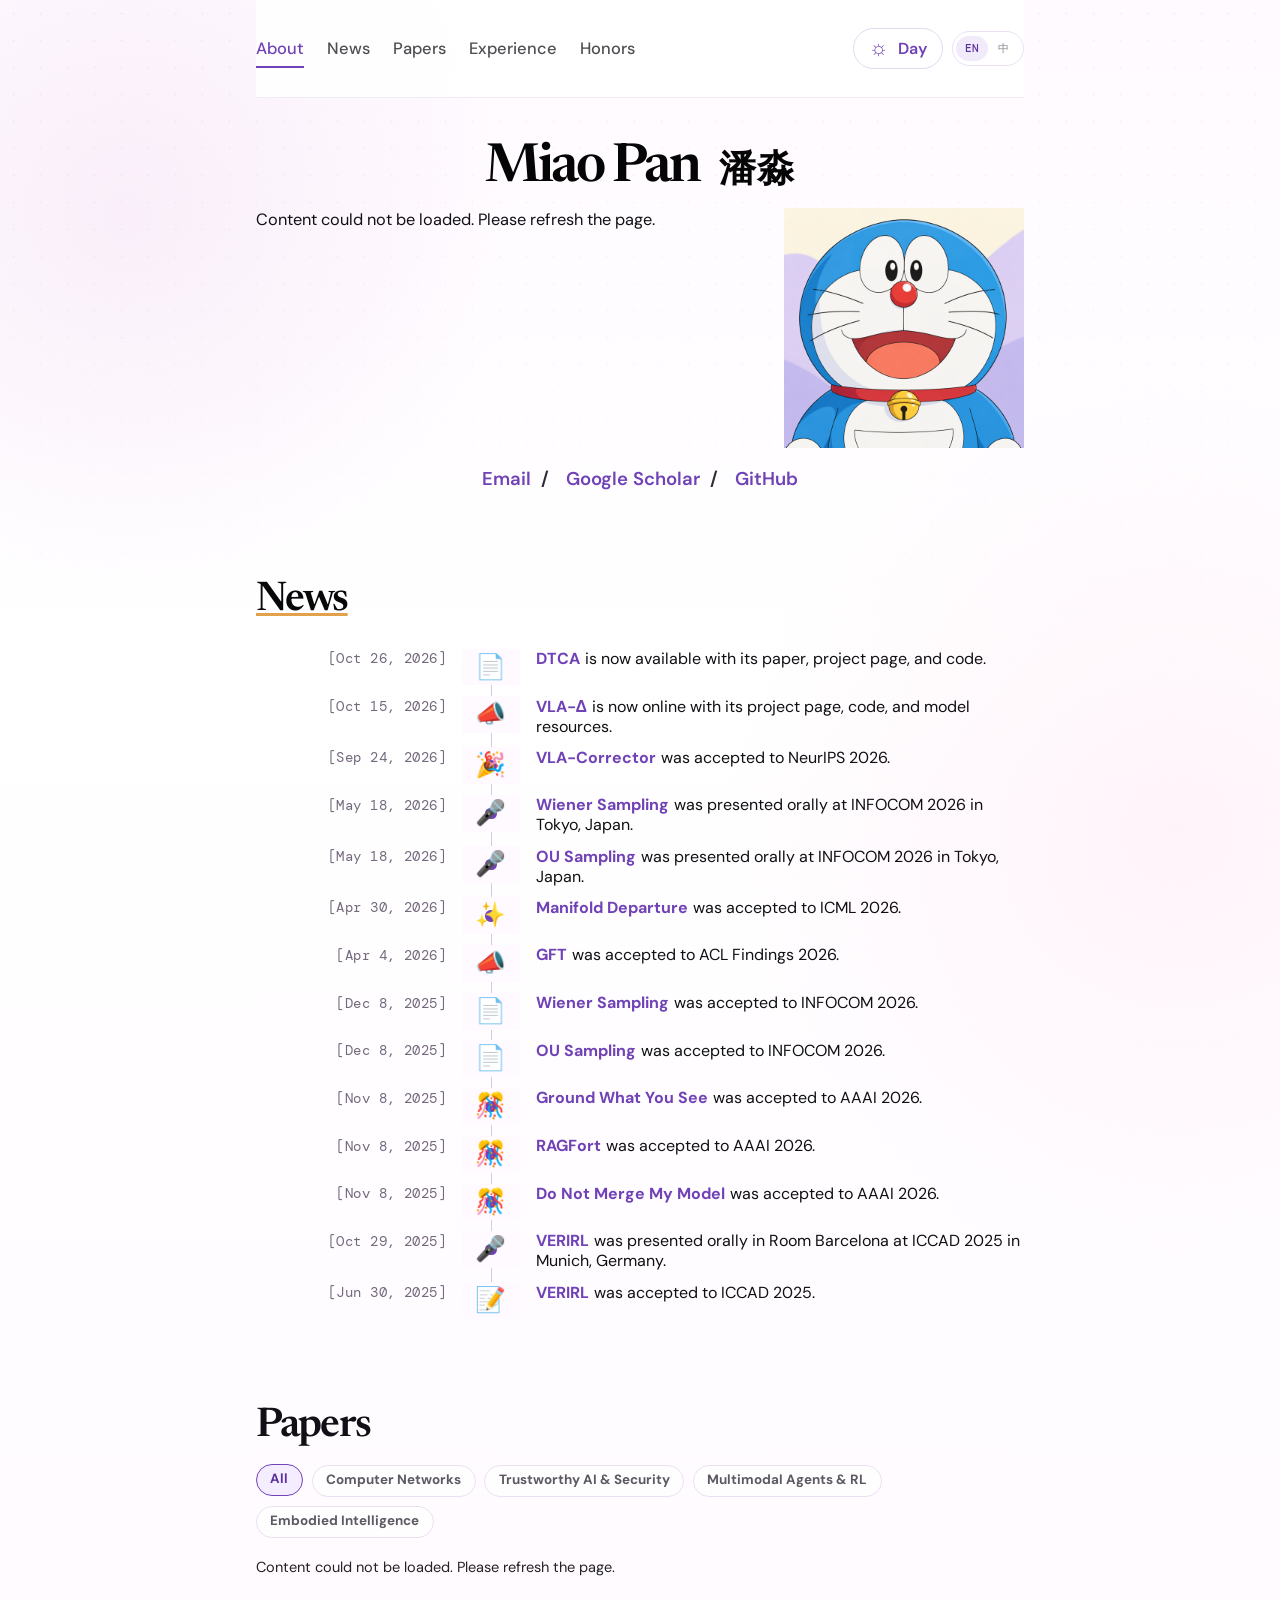
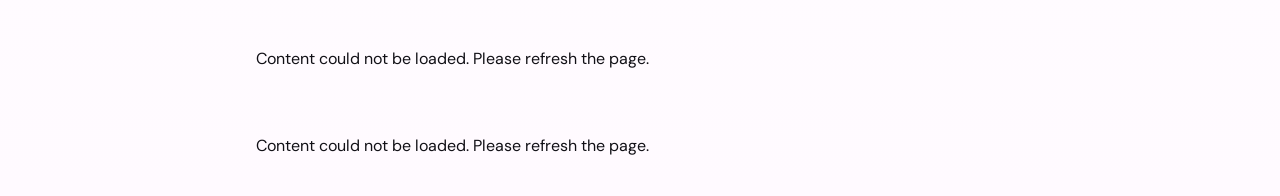
==== commit a0aec2c8: "Add DTCA news update" ====
--- a/index.html
+++ b/index.html
@@ -12,9 +12,9 @@
     <link rel="preconnect" href="https://fonts.googleapis.com">
     <link rel="preconnect" href="https://fonts.gstatic.com" crossorigin>
     <link href="https://fonts.googleapis.com/css2?family=DM+Mono:wght@400;500&family=DM+Sans:wght@400;500;600;700&family=Newsreader:opsz,wght@6..72,500;6..72,600;6..72,700&display=swap" rel="stylesheet">
-    <link rel="stylesheet" href="static/css/site.css?v=cv20261023w">
-    <script defer src="static/js/marked.min.js?v=cv20261023w"></script>
-    <script defer src="static/js/site.js?v=cv20261023w"></script>
+    <link rel="stylesheet" href="static/css/site.css?v=cv20261029b">
+    <script defer src="static/js/marked.min.js?v=cv20261029b"></script>
+    <script defer src="static/js/site.js?v=cv20261029b"></script>
 </head>
 
 <body>
@@ -82,6 +82,7 @@
                 <div><p class="eyebrow" data-i18n="news-kicker">Conference decisions</p><h2 data-i18n="news-title">News</h2></div>
             </div>
             <ul class="news-list">
+                <li><time datetime="2026-10-26" data-i18n="date-14">Oct 26, 2026</time><span class="news-marker" aria-hidden="true">📄</span><div class="news-event"><strong>DTCA</strong><p class="news-detail" data-i18n="update-14">is now available with its paper, project page, and code.</p></div></li>
                 <li><time datetime="2026-10-15" data-i18n="date-1">Oct 15, 2026</time><span class="news-marker" aria-hidden="true">📣</span><div class="news-event"><strong>VLA-Δ</strong><p class="news-detail" data-i18n="update-1">is now online with its project page, code, and model resources.</p></div></li>
                 <li><time datetime="2026-09-24" data-i18n="date-2">Sep 24, 2026</time><span class="news-marker" aria-hidden="true">🎉</span><div class="news-event"><strong>VLA-Corrector</strong><p class="news-detail" data-i18n="update-2">was accepted to NeurIPS 2026.</p></div></li>
                 <li><time datetime="2026-05-18" data-i18n="date-3">May 18, 2026</time><span class="news-marker" aria-hidden="true">🎤</span><div class="news-event"><strong>Wiener Sampling</strong><p class="news-detail" data-i18n="update-3">was presented orally at INFOCOM 2026 in Tokyo, Japan.</p></div></li>
--- a/static/css/site.css
+++ b/static/css/site.css
@@ -2958,12 +2958,13 @@
 .paper-stream li > strong,
 .paper-stream li > .paper-title-link,
 .paper-stream li > .paper-title-link strong,
+.paper-stream li > p > strong:first-child,
 .paper-stream li > p > .paper-title-link,
 .paper-stream li > p > .paper-title-link strong,
 .paper-stream li .paper-title-link {
     color: #111016 !important;
     font-family: Newsreader, Georgia, serif;
-    font-size: clamp(1.14rem, 1.5vw, 1.42rem);
+    font-size: clamp(1.14rem, 1.5vw, 1.42rem) !important;
     font-weight: 600;
     line-height: 1.2;
 }
@@ -2983,6 +2984,7 @@
 html[data-theme="dark"] .paper-stream li > strong,
 html[data-theme="dark"] .paper-stream li > .paper-title-link,
 html[data-theme="dark"] .paper-stream li > .paper-title-link strong,
+html[data-theme="dark"] .paper-stream li > p > strong:first-child,
 html[data-theme="dark"] .paper-stream li > p > .paper-title-link,
 html[data-theme="dark"] .paper-stream li > p > .paper-title-link strong,
 html[data-theme="dark"] .paper-stream li .paper-title-link {
@@ -2992,3 +2994,31 @@
 html[data-theme="dark"] .paper-stream .self-author {
     color: var(--ink);
 }
+
+/* Keep the highlighted author in the same typeface as the rest of the author line. */
+.paper-stream .self-author {
+    font-family: inherit;
+}
+
+/* Remove the redundant Markdown break after the block-level paper title. */
+.paper-stream li > p > .paper-title-link + br {
+    display: none;
+}
+
+/* Leave a small, deliberate pause between authors and the venue badge. */
+.paper-stream li > p > em {
+    margin-top: .2rem;
+}
+
+/* Keep equal-contribution marks visible beside the authors who share credit. */
+.paper-stream sup[aria-label="equal contribution"] {
+    display: inline;
+    margin-left: .08em;
+    color: var(--accent-dark);
+    font-family: inherit;
+    font-size: .68em;
+    font-weight: 700;
+    line-height: 0;
+    vertical-align: super;
+}
+
